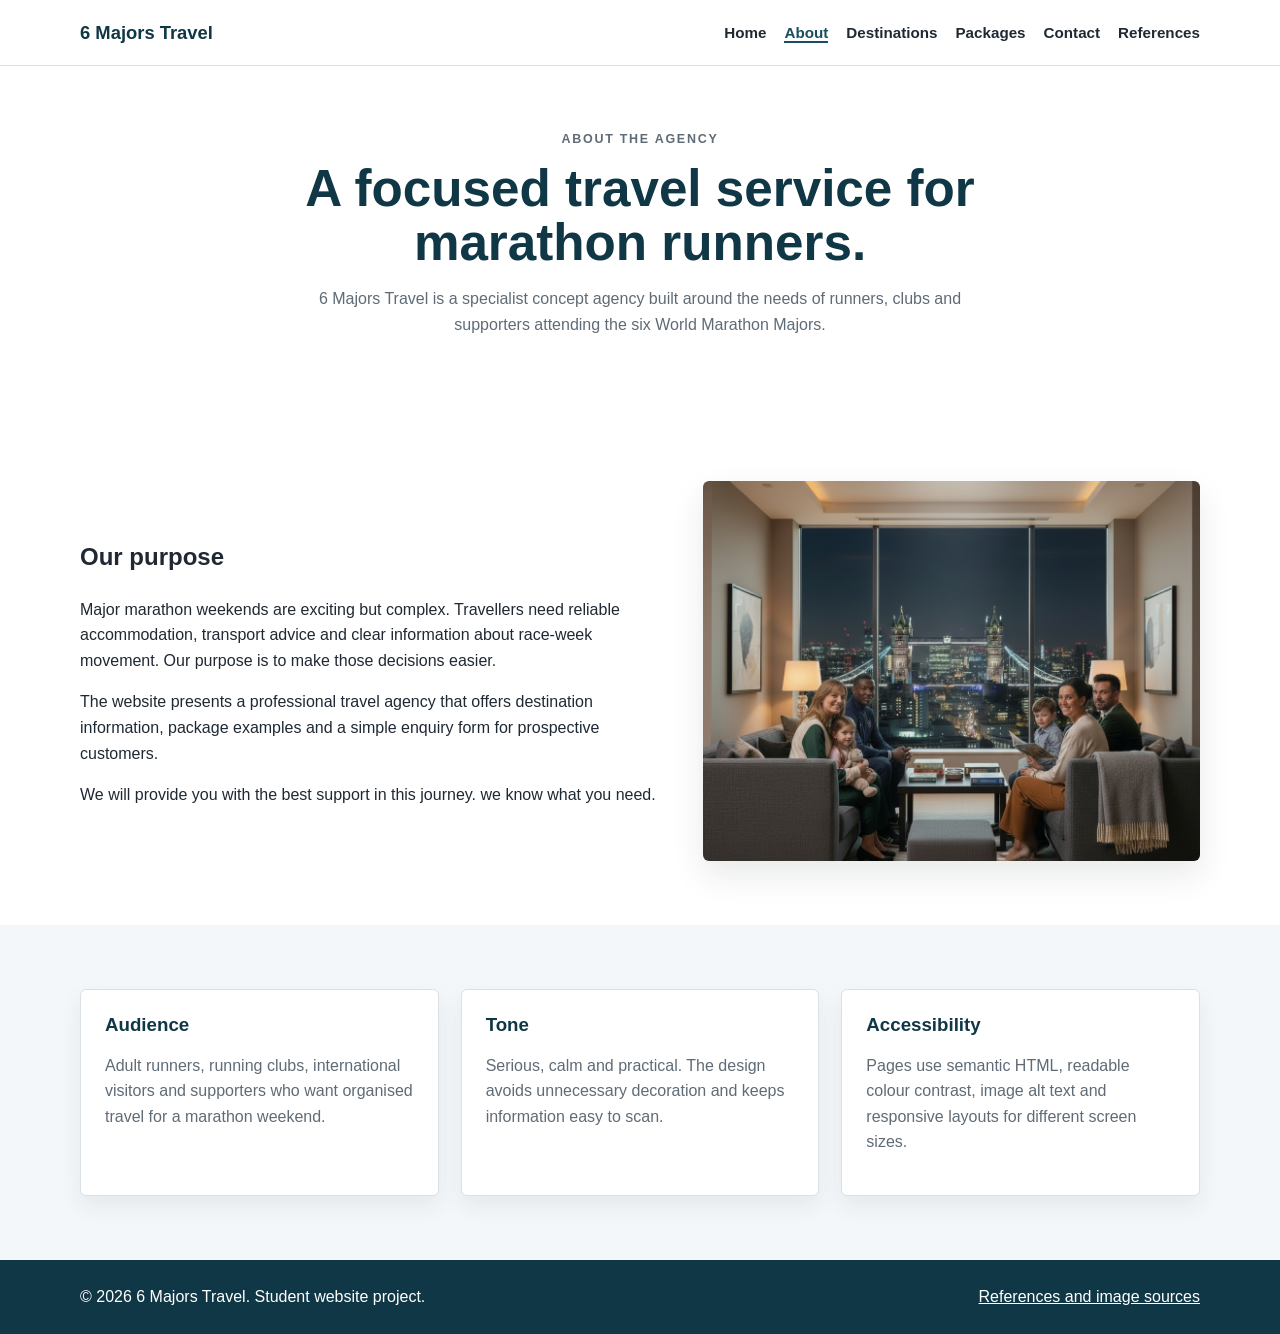
==== about.html @ 5916f3c9 "mi cambio" ====
<!DOCTYPE html>
<html lang="en">

<head>
  <meta charset="UTF-8">
  <meta name="viewport" content="width=device-width, initial-scale=1.0">
  <title>About | 6 Majors Travel</title>
  <link rel="stylesheet" href="style.css?v=20">
</head>

<body>
  <header class="site-header">
    <nav class="navbar" aria-label="Main navigation">
      <a class="logo" href="index.html">6 Majors Travel</a>
      <button class="nav-toggle" type="button" aria-expanded="false" aria-label="Open main menu">
        <span class="nav-toggle-line" aria-hidden="true"></span>
      </button>
      <ul class="nav-links">
        <li><a href="index.html">Home</a></li>
        <li><a class="active" href="about.html">About</a></li>
        <li><a href="destinations.html">Destinations</a></li>
        <li><a href="packages.html">Packages</a></li>
        <li><a href="contact.html">Contact</a></li>
        <li><a href="references.html">References</a></li>
      </ul>
    </nav>
  </header>

  <main>
    <section class="page-hero">
      <p class="eyebrow">About the agency</p>
      <h1>A focused travel service for marathon runners.</h1>
      <p>6 Majors Travel is a specialist concept agency built around the needs of runners, clubs and supporters
        attending the six World Marathon Majors.</p>
    </section>

    <section class="section two-column">
      <div>
        <h2>Our purpose</h2>
        <p>Major marathon weekends are exciting but complex. Travellers need reliable accommodation, transport advice
          and clear information about race-week movement. Our purpose is to make those decisions easier.</p>
        <p>The website presents a professional travel agency that offers destination information, package examples and a
          simple enquiry form for prospective customers.</p>
        <p>We will provide you with the best support in this journey. we know what you need.</p>
      </div>
      <img src="assets/family.png" alt="Family preparing for a travel experience" style="--media-pos: center 38%; --media-pos-mobile: center 40%;">
    </section>

    <section class="section muted">
      <div class="service-grid">
        <article class="info-card">
          <h3>Audience</h3>
          <p>Adult runners, running clubs, international visitors and supporters who want organised travel for a
            marathon weekend.</p>
        </article>
        <article class="info-card">
          <h3>Tone</h3>
          <p>Serious, calm and practical. The design avoids unnecessary decoration and keeps information easy to scan.
          </p>
        </article>
        <article class="info-card">
          <h3>Accessibility</h3>
          <p>Pages use semantic HTML, readable colour contrast, image alt text and responsive layouts for different
            screen sizes.</p>
        </article>
      </div>
    </section>
  </main>

  <footer class="site-footer">
    <p>&copy; 2026 6 Majors Travel. Student website project.</p>
    <a href="references.html">References and image sources</a>
  </footer>
  <script src="script.js?v=4"></script>
</body>

</html>
---- style.css ----
:root {
  --ink: #1f2933;
  --muted: #5f6b76;
  --line: #d9e0e6;
  --panel: #ffffff;
  --soft: #f4f7f9;
  --brand: #184e5f;
  --brand-dark: #103746;
  --accent: #b68b3f;
  --shadow: 0 14px 32px rgba(31, 41, 51, 0.10);
}

* {
  box-sizing: border-box;
}

body {
  margin: 0;
  background: #ffffff;
  color: var(--ink);
  font-family: Arial, Helvetica, sans-serif;
  font-size: 16px;
  line-height: 1.6;
}

body.menu-open {
  overflow: hidden;
}

img {
  display: block;
  max-width: 100%;
}

a {
  color: var(--brand);
}

a:focus,
button:focus,
input:focus,
select:focus,
textarea:focus {
  outline: 3px solid rgba(24, 78, 95, 0.35);
  outline-offset: 2px;
}

.site-header {
  position: sticky;
  top: 0;
  z-index: 10;
  background: #ffffff;
  border-bottom: 1px solid var(--line);
}

.navbar {
  display: flex;
  align-items: center;
  justify-content: space-between;
  gap: 28px;
  position: relative;
  width: min(1120px, calc(100% - 40px));
  margin: 0 auto;
  padding: 18px 0;
}

.logo {
  color: var(--brand-dark);
  font-size: 1.15rem;
  font-weight: 700;
  text-decoration: none;
}

.nav-links {
  display: flex;
  align-items: center;
  gap: 18px;
  margin: 0;
  padding: 0;
  list-style: none;
}

.nav-links a {
  color: var(--ink);
  font-size: 0.95rem;
  font-weight: 600;
  text-decoration: none;
}

.nav-links a:hover,
.nav-links a.active {
  color: var(--brand);
  border-bottom: 2px solid var(--brand);
}

.nav-toggle {
  display: none;
  align-items: center;
  justify-content: center;
  width: 48px;
  height: 48px;
  padding: 0;
  border: 1px solid rgba(16, 55, 70, 0.14);
  border-radius: 50%;
  background: #ffffff;
  color: var(--brand-dark);
  cursor: pointer;
  box-shadow: 0 10px 22px rgba(31, 41, 51, 0.08);
}

.nav-toggle-line {
  position: relative;
  display: block;
  width: 20px;
  height: 2px;
  background: currentColor;
  transition: background 180ms ease;
}

.nav-toggle-line::before,
.nav-toggle-line::after {
  position: absolute;
  left: 0;
  width: 20px;
  height: 2px;
  background: currentColor;
  content: "";
  transition: transform 180ms ease, top 180ms ease;
}

.nav-toggle-line::before {
  top: -6px;
}

.nav-toggle-line::after {
  top: 6px;
}

.nav-toggle[aria-expanded="true"] .nav-toggle-line {
  background: transparent;
}

.nav-toggle[aria-expanded="true"] .nav-toggle-line::before {
  top: 0;
  transform: rotate(45deg);
}

.nav-toggle[aria-expanded="true"] .nav-toggle-line::after {
  top: 0;
  transform: rotate(-45deg);
}

.hero {
  display: flex;
  align-items: center;
  position: relative;
  overflow: hidden;
  width: 100%;
  min-height: 680px;
  padding: 96px max(20px, calc((100% - 1120px) / 2));
  background:
    linear-gradient(90deg, rgba(10, 22, 29, 0.64) 0%, rgba(10, 22, 29, 0.34) 44%, rgba(10, 22, 29, 0.06) 100%),
    linear-gradient(180deg, rgba(182, 139, 63, 0.16), rgba(16, 55, 70, 0.10));
}

.hero::before,
.hero::after,
.hero-slide {
  position: absolute;
  inset: 0;
  z-index: -1;
  background-size: cover;
  background-repeat: no-repeat;
  content: "";
}

.hero::before {
  background-image: url("assets/portada.png");
  background-position: 62% 28%;
  animation: heroFirstImage 30s infinite;
}

.hero::after {
  background-image: url("assets/run.webp");
  background-position: center 38%;
  opacity: 0;
  animation: heroSecondImage 30s infinite;
}

.hero-slide-jornalist {
  background-image: url("assets/jornalist.png");
  background-position: 53% center;
  opacity: 0;
  animation: heroThirdImage 30s infinite;
}

.hero-copy {
  position: relative;
  max-width: 700px;
}

@keyframes heroFirstImage {
  0%,
  30% {
    opacity: 1;
  }

  35%,
  96% {
    opacity: 0;
  }

  100% {
    opacity: 1;
  }
}

@keyframes heroSecondImage {
  0%,
  30% {
    opacity: 0;
  }

  35%,
  63% {
    opacity: 1;
  }

  68%,
  100% {
    opacity: 0;
  }
}

@keyframes heroThirdImage {
  0%,
  63% {
    opacity: 0;
  }

  68%,
  96% {
    opacity: 1;
  }

  100% {
    opacity: 0;
  }
}

.hero h1,
.page-hero h1,
.section-heading h2 {
  margin: 0;
  color: var(--brand-dark);
  font-size: clamp(2.2rem, 4vw, 4.5rem);
  line-height: 1.05;
}

.hero p,
.page-hero p,
.section-heading p {
  color: var(--muted);
}

.hero h1 {
  color: #ffffff;
  max-width: 760px;
  text-shadow: 0 3px 18px rgba(0, 0, 0, 0.34);
}

.hero p {
  color: rgba(255, 255, 255, 0.94);
  max-width: 620px;
  text-shadow: 0 2px 12px rgba(0, 0, 0, 0.30);
}

.hero .eyebrow {
  color: #f6d58b;
}

.hero .button-secondary {
  border-color: rgba(246, 213, 139, 0.82);
  background: rgba(255, 255, 255, 0.10);
  color: #ffffff;
}

.hero .button-secondary:hover {
  background: rgba(246, 213, 139, 0.18);
}

.eyebrow {
  margin: 0 0 12px;
  color: var(--accent);
  font-size: 0.78rem;
  font-weight: 700;
  letter-spacing: 0.14em;
  text-transform: uppercase;
}

.hero-actions {
  display: flex;
  flex-wrap: wrap;
  gap: 14px;
  margin-top: 34px;
}

.hero .button {
  min-height: 52px;
  padding: 0 24px;
  border-radius: 999px;
  letter-spacing: 0.02em;
  box-shadow: 0 14px 28px rgba(0, 0, 0, 0.22);
  transition: transform 180ms ease, box-shadow 180ms ease, background 180ms ease;
}

.hero .button:hover {
  transform: translateY(-2px);
  box-shadow: 0 18px 34px rgba(0, 0, 0, 0.28);
}

.hero-button-primary {
  gap: 10px;
  border-color: #f6d58b;
  background: linear-gradient(135deg, #f6d58b, #b68b3f);
  color: #14222b;
}

.hero-button-primary:hover {
  background: linear-gradient(135deg, #ffe3a4, #c99b49);
}

.hero-button-primary span {
  font-size: 1.1rem;
  line-height: 1;
}

.hero-button-secondary {
  backdrop-filter: blur(8px);
}

.button {
  display: inline-flex;
  align-items: center;
  justify-content: center;
  min-height: 46px;
  padding: 0 20px;
  border: 1px solid var(--brand);
  background: var(--brand);
  color: #ffffff;
  font-weight: 700;
  text-decoration: none;
  cursor: pointer;
}

.button:hover {
  background: var(--brand-dark);
}

.button-secondary {
  background: #ffffff;
  color: var(--brand);
}

.button-secondary:hover {
  background: var(--soft);
}

.section,
.page-hero {
  width: min(1120px, calc(100% - 40px));
  margin: 0 auto;
  padding: 64px 0;
}

.intro-heading {
  position: relative;
  padding-top: 46px;
  padding-bottom: 34px;
  background: #ffffff;
}

.intro-heading::before {
  display: block;
  width: 72px;
  height: 3px;
  margin: 0 auto 22px;
  background: var(--accent);
  content: "";
}

.intro-heading .section-heading {
  margin-bottom: 0;
}

.intro-heading h2 {
  max-width: 820px;
  margin-right: auto;
  margin-left: auto;
  font-size: clamp(2rem, 3.2vw, 3.4rem);
  line-height: 1.12;
}

.intro-heading .eyebrow {
  margin-bottom: 10px;
}

.why-us-section,
.how-it-works-section {
  padding-top: 54px;
  padding-bottom: 58px;
}

.why-us-section .section-heading,
.how-it-works-section .section-heading {
  margin-bottom: 34px;
}

.why-us-section h2,
.how-it-works-section h2 {
  font-size: clamp(2rem, 3.8vw, 3.5rem);
  letter-spacing: 0.04em;
}

.why-us-grid,
.process-grid {
  display: grid;
  grid-template-columns: repeat(4, minmax(0, 1fr));
  gap: 18px;
}

.why-us-grid article,
.process-grid article {
  min-height: 150px;
  padding: 24px;
  border-top: 3px solid var(--accent);
  background: #ffffff;
  box-shadow: 0 12px 28px rgba(31, 41, 51, 0.07);
}

.why-icon {
  display: inline-flex;
  align-items: center;
  justify-content: center;
  width: 44px;
  height: 44px;
  margin-bottom: 22px;
  border: 1px solid rgba(182, 139, 63, 0.42);
  border-radius: 50%;
  color: var(--brand-dark);
}

.why-icon svg {
  width: 23px;
  height: 23px;
  fill: none;
  stroke: currentColor;
  stroke-linecap: round;
  stroke-linejoin: round;
  stroke-width: 1.7;
}

.why-us-grid h3,
.process-grid h3 {
  margin: 0;
  color: var(--brand-dark);
  font-size: 1.05rem;
  line-height: 1.3;
}

.page-hero {
  max-width: 860px;
  text-align: center;
}

.page-hero p:last-child {
  margin-right: auto;
  margin-left: auto;
  max-width: 720px;
}

.muted {
  width: 100%;
  max-width: none;
  padding-right: max(20px, calc((100% - 1120px) / 2));
  padding-left: max(20px, calc((100% - 1120px) / 2));
  background: var(--soft);
}

.section-heading {
  max-width: 720px;
  margin-bottom: 28px;
}

.centered-heading {
  margin-right: auto;
  margin-left: auto;
  text-align: center;
}

.mobile-scroll-hint {
  display: none;
}

main > .section .centered-heading h2 {
  font-size: clamp(2rem, 3.8vw, 3.5rem);
  letter-spacing: 0.04em;
}

.service-grid,
.destination-preview,
.destination-grid,
.package-grid,
.testimonial-grid {
  display: grid;
  grid-template-columns: repeat(3, minmax(0, 1fr));
  gap: 22px;
}

.info-card,
.destination-preview article,
.destination-card,
.package-card,
.contact-panel {
  background: var(--panel);
  border: 1px solid var(--line);
  border-radius: 6px;
  box-shadow: 0 10px 22px rgba(31, 41, 51, 0.07);
}

.info-card {
  padding: 24px;
}

.info-card h3,
.destination-preview h3,
.destination-card h2,
.package-card h2,
.contact-panel h2,
.reference-list h2 {
  margin: 0 0 10px;
  color: var(--brand-dark);
  line-height: 1.2;
}

.info-card p,
.destination-preview p,
.destination-card p,
.package-card p,
.contact-panel p,
.reference-list p {
  color: var(--muted);
}

.destination-preview article,
.destination-card,
.package-card {
  overflow: hidden;
}

.destination-preview img,
.destination-card img,
.package-card img {
  width: 100%;
  height: 190px;
  object-fit: cover;
  object-position: var(--media-pos, center);
}

.destination-preview img {
  transition: transform 260ms ease;
}

.destination-preview article:hover img {
  transform: scale(1.04);
}

.destination-preview h3,
.destination-preview p,
.destination-preview .card-link,
.destination-card h2,
.destination-card p,
.package-card h2,
.package-card p,
.package-card ul {
  margin-right: 20px;
  margin-left: 20px;
}

.destination-preview h3,
.destination-card h2,
.package-card h2 {
  margin-top: 20px;
}

.card-link {
  display: inline-flex;
  margin-bottom: 22px;
  color: var(--brand);
  font-size: 0.92rem;
  font-weight: 700;
  text-decoration: none;
}

.card-link:hover {
  color: var(--brand-dark);
  text-decoration: underline;
}

.refuel-section {
  padding-top: 58px;
  padding-bottom: 64px;
}

.refuel-section .section-heading {
  margin-bottom: 34px;
}

.refuel-section h2 {
  font-size: clamp(2rem, 3.8vw, 3.5rem);
  letter-spacing: 0.04em;
}

.refuel-layout {
  display: grid;
  grid-template-columns: repeat(3, minmax(0, 1fr));
  gap: 18px;
}

.refuel-feature,
.refuel-note {
  min-height: 260px;
  padding: 24px;
  border: 1px solid var(--line);
  border-top: 3px solid var(--accent);
  background: #ffffff;
  box-shadow: 0 12px 28px rgba(31, 41, 51, 0.07);
}

.refuel-feature {
  display: flex;
  flex-direction: column;
}

.refuel-feature img,
.refuel-note img {
  width: 100%;
  height: 132px;
  object-fit: cover;
  border-radius: 4px;
  object-position: var(--media-pos, center);
}

.refuel-feature span,
.refuel-note span {
  color: var(--accent);
  font-size: 0.78rem;
  font-weight: 700;
  letter-spacing: 0.14em;
  text-transform: uppercase;
}

.refuel-feature h3,
.refuel-note h3 {
  margin: 12px 0 10px;
  color: var(--brand-dark);
  line-height: 1.18;
  letter-spacing: -0.01em;
}

.refuel-feature h3,
.refuel-note h3 {
  font-size: 1.2rem;
}

.refuel-feature p,
.refuel-note p {
  margin: 0;
  color: var(--muted);
}

.packages-section {
  padding-top: 58px;
  padding-bottom: 64px;
}

.packages-section .section-heading {
  margin-bottom: 34px;
}

.packages-section h2 {
  font-size: clamp(2rem, 3.8vw, 3.5rem);
  letter-spacing: 0.04em;
}

.home-package-grid {
  display: grid;
  grid-template-columns: repeat(4, minmax(0, 1fr));
  gap: 18px;
}

.home-package-grid .package-card {
  border-top: 3px solid var(--accent);
}

.home-package-grid .package-card img {
  height: 160px;
}

.home-package-grid .package-card h2 {
  font-size: 1.15rem;
}

.home-package-grid .package-card ul {
  display: grid;
  gap: 7px;
  margin-top: 0;
  margin-bottom: 18px;
  color: var(--muted);
  font-size: 0.94rem;
}

.home-package-grid .package-card li::marker {
  color: var(--accent);
}

.home-package-grid .price {
  margin-bottom: 22px;
  color: var(--brand-dark);
  font-size: 1.08rem;
}

.testimonials {
  padding-top: 24px;
  padding-bottom: 72px;
}

.testimonial-card {
  position: relative;
  padding: 30px 26px;
  background: #ffffff;
  border: 1px solid rgba(182, 139, 63, 0.34);
  border-radius: 6px;
  box-shadow: 0 16px 34px rgba(31, 41, 51, 0.08);
}

.testimonial-card::before {
  display: block;
  margin-bottom: 12px;
  color: var(--accent);
  font-size: 2.3rem;
  line-height: 1;
  content: "\201C";
}

.testimonial-card p {
  margin: 0 0 22px;
  color: var(--ink);
  font-size: 1.02rem;
  line-height: 1.55;
  letter-spacing: -0.01em;
}

.testimonial-card h3 {
  margin: 0;
  color: var(--brand-dark);
  font-size: 1rem;
}

.testimonial-card span {
  display: block;
  margin-top: 4px;
  color: var(--muted);
  font-size: 0.92rem;
}

.final-cta {
  padding-top: 24px;
  padding-bottom: 72px;
  text-align: center;
}

.final-cta-box {
  max-width: 920px;
  margin: 0 auto;
  padding: 42px 28px;
  border: 1px solid rgba(246, 213, 139, 0.72);
  border-radius: 6px;
  background: var(--brand-dark);
  color: #ffffff;
}

.final-cta-box h2 {
  max-width: 780px;
  margin: 0 auto 26px;
  color: #ffffff;
  font-size: clamp(2rem, 4vw, 4rem);
  line-height: 1.05;
}

.final-cta-box .button {
  border-color: #f6d58b;
  background: linear-gradient(135deg, #f6d58b, #b68b3f);
  color: #14222b;
}

.final-cta-box .button:hover {
  background: linear-gradient(135deg, #ffe3a4, #c99b49);
}

.two-column {
  display: grid;
  grid-template-columns: minmax(0, 1fr) minmax(280px, 0.85fr);
  gap: 38px;
  align-items: center;
}

.two-column img {
  width: 100%;
  height: 380px;
  object-fit: cover;
  object-position: var(--media-pos, center);
  border-radius: 6px;
  box-shadow: var(--shadow);
}

.price {
  color: var(--brand-dark);
  font-size: 1.3rem;
  font-weight: 700;
}

.package-card ul {
  padding-left: 18px;
  color: var(--muted);
}

.featured {
  border-top: 4px solid var(--accent);
}

.contact-layout {
  display: grid;
  grid-template-columns: minmax(0, 1fr) 340px;
  gap: 32px;
  align-items: start;
}

.contact-form {
  display: grid;
  gap: 12px;
  padding: 26px;
  background: var(--soft);
  border: 1px solid var(--line);
  border-radius: 6px;
}

.contact-form label {
  font-weight: 700;
}

.contact-form input,
.contact-form select,
.contact-form textarea {
  width: 100%;
  padding: 12px;
  border: 1px solid #b9c4cc;
  border-radius: 4px;
  background: #ffffff;
  color: var(--ink);
  font: inherit;
}

.contact-panel {
  padding: 24px;
}

.reference-list {
  max-width: 860px;
  margin: 0 auto;
}

.reference-list p {
  padding-bottom: 14px;
  border-bottom: 1px solid var(--line);
}

.site-footer {
  display: flex;
  align-items: center;
  justify-content: space-between;
  gap: 20px;
  padding: 24px max(20px, calc((100% - 1120px) / 2));
  background: var(--brand-dark);
  color: #ffffff;
}

.site-footer p {
  margin: 0;
}

.site-footer a {
  color: #ffffff;
}

@media (max-width: 860px) {
  body.menu-open::before {
    position: fixed;
    inset: 79px 0 0;
    background: rgba(10, 22, 29, 0.35);
    backdrop-filter: blur(3px);
    content: "";
    z-index: 8;
  }

  .navbar {
    flex-wrap: wrap;
    gap: 16px;
    padding: 14px 0;
  }

  .nav-toggle {
    display: inline-flex;
  }

  .nav-links {
    display: none;
    position: absolute;
    top: calc(100% + 10px);
    right: 0;
    left: 0;
    z-index: 9;
    flex-direction: column;
    align-items: stretch;
    gap: 6px;
    padding: 14px;
    border: 1px solid rgba(16, 55, 70, 0.10);
    border-radius: 18px;
    background: rgba(255, 255, 255, 0.97);
    box-shadow: 0 20px 42px rgba(16, 55, 70, 0.16);
    opacity: 0;
    visibility: hidden;
    transform: translateY(-8px);
    pointer-events: none;
    transition: opacity 180ms ease, transform 180ms ease, visibility 180ms ease;
  }

  .navbar.menu-visible .nav-links {
    display: flex;
    opacity: 1;
    visibility: visible;
    transform: translateY(0);
    pointer-events: auto;
  }

  .nav-links li {
    width: 100%;
  }

  .nav-links a {
    display: block;
    width: 100%;
    padding: 11px 12px;
    border-radius: 12px;
  }

  .nav-links a:hover,
  .nav-links a.active {
    border-bottom: none;
    background: var(--soft);
  }

  .site-footer {
    flex-direction: column;
    align-items: flex-start;
  }

  .nav-links {
    gap: 10px;
  }

  .two-column,
  .contact-layout {
    grid-template-columns: 1fr;
    gap: 24px;
  }

  .service-grid,
  .destination-preview,
  .destination-grid,
  .package-grid,
  .testimonial-grid,
  .why-us-grid,
  .process-grid,
  .home-package-grid {
    grid-template-columns: 1fr 1fr;
  }

  .refuel-layout {
    grid-template-columns: 1fr 1fr;
  }

  .hero {
    min-height: 620px;
    padding-top: 84px;
    padding-bottom: 84px;
  }

  .hero-copy {
    max-width: 560px;
  }

  .page-hero {
    padding-top: 52px;
    padding-bottom: 40px;
  }

  .final-cta-box {
    padding: 34px 24px;
  }

  .refuel-feature h3,
  .refuel-note h3 {
    line-height: 1.14;
    letter-spacing: -0.015em;
  }

  .refuel-feature p,
  .refuel-note p,
  .testimonial-card p {
    line-height: 1.38;
    letter-spacing: -0.01em;
  }
}

@media (max-width: 560px) {
  .navbar,
  .section,
  .page-hero {
    width: min(100% - 28px, 1120px);
  }

  .section,
  .page-hero {
    padding-top: 42px;
    padding-bottom: 42px;
  }

  .section-heading {
    margin-bottom: 18px;
  }

  .mobile-scroll-hint {
    display: block;
    margin: 8px 0 0;
    color: var(--muted);
    font-size: 0.72rem;
    font-weight: 700;
    letter-spacing: 0.08em;
    text-transform: uppercase;
  }

  .eyebrow {
    margin-bottom: 8px;
    font-size: 0.72rem;
  }

  .nav-links {
    width: 100%;
  }

  .service-grid {
    grid-template-columns: 1fr;
  }

  .destination-grid,
  .package-grid,
  .home-package-grid {
    display: grid;
    grid-template-columns: repeat(2, minmax(0, 1fr));
    gap: 12px;
  }

  .destination-preview {
    display: flex;
    position: relative;
    gap: 12px;
    overflow-x: auto;
    padding-bottom: 8px;
    padding-left: 2px;
    scroll-padding-left: 2px;
    scroll-snap-type: x proximity;
    overscroll-behavior-x: contain;
    scrollbar-width: thin;
    -webkit-overflow-scrolling: touch;
  }

  .destination-preview::after {
    position: sticky;
    right: 0;
    width: 28px;
    min-width: 28px;
    background: linear-gradient(90deg, rgba(244, 247, 249, 0), rgba(244, 247, 249, 0.96));
    content: "";
    pointer-events: none;
  }

  .refuel-layout,
  .testimonial-grid {
    display: grid;
    grid-auto-flow: column;
    grid-auto-columns: 88%;
    gap: 14px;
    overflow-x: auto;
    padding-bottom: 8px;
    padding-left: 2px;
    scroll-padding-left: 2px;
    scroll-snap-type: x proximity;
    overscroll-behavior-x: contain;
    scrollbar-width: thin;
    -webkit-overflow-scrolling: touch;
  }

  .destination-preview article {
    flex: 0 0 72%;
    min-height: 100%;
    scroll-snap-align: start;
  }

  .refuel-feature,
  .refuel-note,
  .testimonial-card {
    min-height: 100%;
    scroll-snap-align: start;
  }

  .why-us-grid {
    grid-template-columns: repeat(2, minmax(0, 1fr));
    gap: 12px;
  }

  .process-grid {
    grid-template-columns: repeat(2, minmax(0, 1fr));
    gap: 12px;
  }

  .hero {
    min-height: 560px;
    padding: 62px 14px;
  }

  .hero-actions,
  .hero .button {
    width: 100%;
  }

  .hero .button {
    min-height: 50px;
  }

  .hero::before {
    background-position: 70% 32%;
  }

  .hero::after {
    background-position: 60% 38%;
  }

  .hero-slide-jornalist {
    background-position: 58% center;
  }

  .two-column img {
    height: 280px;
    object-position: var(--media-pos-mobile, var(--media-pos, center 40%));
  }

  .destination-preview img,
  .destination-card img,
  .package-card img,
  .refuel-feature img,
  .refuel-note img {
    height: 118px;
    object-position: var(--media-pos-mobile, var(--media-pos, center));
  }

  .contact-form,
  .contact-panel,
  .info-card,
  .refuel-feature,
  .refuel-note,
  .testimonial-card,
  .why-us-grid article,
  .process-grid article {
    padding: 20px;
  }

  .why-us-grid article {
    min-height: 0;
    display: flex;
    flex-direction: column;
    align-items: center;
    justify-content: center;
    padding: 18px 12px;
    text-align: center;
  }

  .why-us-grid h3 {
    font-size: 0.88rem;
    line-height: 1.2;
  }

  .why-us-grid .why-icon {
    width: 38px;
    height: 38px;
    margin-bottom: 14px;
  }

  .why-us-grid .why-icon svg {
    width: 20px;
    height: 20px;
  }

  .process-grid article {
    min-height: 0;
    display: flex;
    flex-direction: column;
    align-items: center;
    justify-content: center;
    padding: 18px 12px;
    text-align: center;
  }

  .process-grid h3 {
    font-size: 0.88rem;
    line-height: 1.2;
  }

  .process-grid .why-icon {
    width: 38px;
    height: 38px;
    margin-bottom: 14px;
  }

  .process-grid .why-icon svg {
    width: 20px;
    height: 20px;
  }

  .destination-preview h3,
  .destination-preview p,
  .destination-preview .card-link,
  .destination-card h2,
  .destination-card p,
  .package-card h2,
  .package-card p,
  .package-card ul {
    margin-right: 14px;
    margin-left: 14px;
  }

  .destination-preview h3,
  .destination-card h2,
  .package-card h2 {
    margin-top: 12px;
    margin-bottom: 6px;
    font-size: 0.94rem;
  }

  .destination-preview p,
  .destination-card p,
  .package-card p,
  .refuel-feature p,
  .refuel-note p,
  .testimonial-card p,
  .page-hero p:last-child {
    overflow: visible;
  }

  .home-package-grid .package-card ul,
  .package-grid .package-card ul {
    display: none;
  }

  .destination-preview article,
  .destination-card,
  .package-card {
    min-height: 100%;
  }

  .destination-preview article,
  .package-card {
    display: flex;
    flex-direction: column;
  }

  .destination-preview p,
  .destination-card p,
  .package-card p:not(.price) {
    margin-bottom: 14px;
    font-size: 0.9rem;
    line-height: 1.32;
    max-width: 22ch;
    text-wrap: balance;
  }

  .home-package-grid .price,
  .package-card .price {
    margin-top: 0;
    margin-bottom: 14px;
    font-size: 0.96rem;
    line-height: 1.2;
  }

  .refuel-feature,
  .refuel-note,
  .testimonial-card {
    min-height: 0;
  }

  .refuel-layout {
    grid-auto-flow: row;
    grid-template-columns: 1fr 1fr;
    gap: 12px;
    overflow: visible;
    padding-bottom: 0;
    padding-left: 0;
    scroll-padding-left: 0;
    scroll-snap-type: none;
  }

  .refuel-feature,
  .refuel-note {
    display: flex;
    flex-direction: column;
    justify-content: flex-start;
    padding: 16px;
    overflow: hidden;
  }

  .refuel-feature {
    grid-column: 1 / -1;
  }

  .refuel-feature h3,
  .refuel-note h3 {
    display: block;
    width: 100%;
    font-size: 0.82rem;
    line-height: 1.1;
    letter-spacing: -0.015em;
    max-width: 13ch;
    margin-right: 0;
    margin-left: 0;
    text-wrap: balance;
  }

  .refuel-feature h3 {
    max-width: none;
    text-wrap: pretty;
  }

  .refuel-feature p,
  .refuel-note p {
    font-size: 0.76rem;
    line-height: 1.18;
    letter-spacing: -0.01em;
    max-width: 27ch;
    margin-right: 0;
    margin-left: 0;
    text-wrap: pretty;
  }

  .refuel-feature img,
  .refuel-note img {
    height: 120px;
    margin-bottom: 10px;
  }

  .refuel-feature img {
    object-position: center 48%;
  }

  .refuel-feature span,
  .refuel-note span {
    margin-bottom: 5px;
    font-size: 0.66rem;
  }

  .testimonial-card {
    padding: 10px 11px;
  }

  .testimonial-card::before {
    margin-bottom: 6px;
    font-size: 1.6rem;
  }

  .testimonial-card p {
    margin-bottom: 6px;
    font-size: 0.64rem;
    line-height: 1.08;
    letter-spacing: -0.01em;
    max-width: 16ch;
    margin-right: 0;
    margin-left: 0;
    text-wrap: pretty;
  }

  .testimonial-card h3 {
    font-size: 0.7rem;
    line-height: 1.08;
  }

  .testimonial-card span {
    font-size: 0.6rem;
    line-height: 1.08;
  }

  .refuel-feature,
  .refuel-note,
  .testimonial-card {
    text-align: left;
  }

  .testimonial-grid {
    grid-auto-columns: 42%;
    gap: 8px;
    padding-left: 0;
  }

  .card-link {
    margin-bottom: 16px;
    margin-top: auto;
  }

  .reference-list p {
    overflow-wrap: anywhere;
  }

  .site-footer {
    padding-top: 22px;
    padding-bottom: 22px;
    padding-right: 14px;
    padding-left: 14px;
  }
}

@media (max-width: 420px) {
  .logo {
    max-width: calc(100% - 64px);
    font-size: 1rem;
  }

  .hero h1,
  .page-hero h1,
  .section-heading h2 {
    line-height: 1.1;
  }

  .navbar.menu-visible .nav-links {
    top: calc(100% + 8px);
  }

  .muted {
    padding-right: 14px;
    padding-left: 14px;
  }

  .final-cta-box {
    padding: 30px 18px;
  }

  .destination-grid,
  .package-grid,
  .home-package-grid {
    grid-template-columns: 1fr 1fr;
    gap: 10px;
  }

  .destination-preview {
    gap: 10px;
  }

  .mobile-scroll-hint {
    font-size: 0.68rem;
  }

  .destination-preview article {
    flex-basis: 78%;
  }

  .destination-preview img,
  .destination-card img,
  .package-card img {
    height: 104px;
  }

  .destination-preview h3,
  .destination-card h2,
  .package-card h2 {
    font-size: 0.88rem;
    line-height: 1.15;
    max-width: 16ch;
    text-wrap: balance;
  }

  .destination-preview p,
  .destination-card p,
  .package-card p:not(.price) {
    font-size: 0.84rem;
    line-height: 1.28;
    max-width: 20ch;
  }

  .home-package-grid .price,
  .package-card .price {
    font-size: 0.9rem;
  }

  .refuel-layout {
    grid-template-columns: 1fr;
  }

  .refuel-feature,
  .refuel-note {
    padding: 14px;
  }

  .refuel-feature img,
  .refuel-note img {
    height: 108px;
  }

  .testimonial-grid {
    grid-auto-columns: 50%;
  }
}
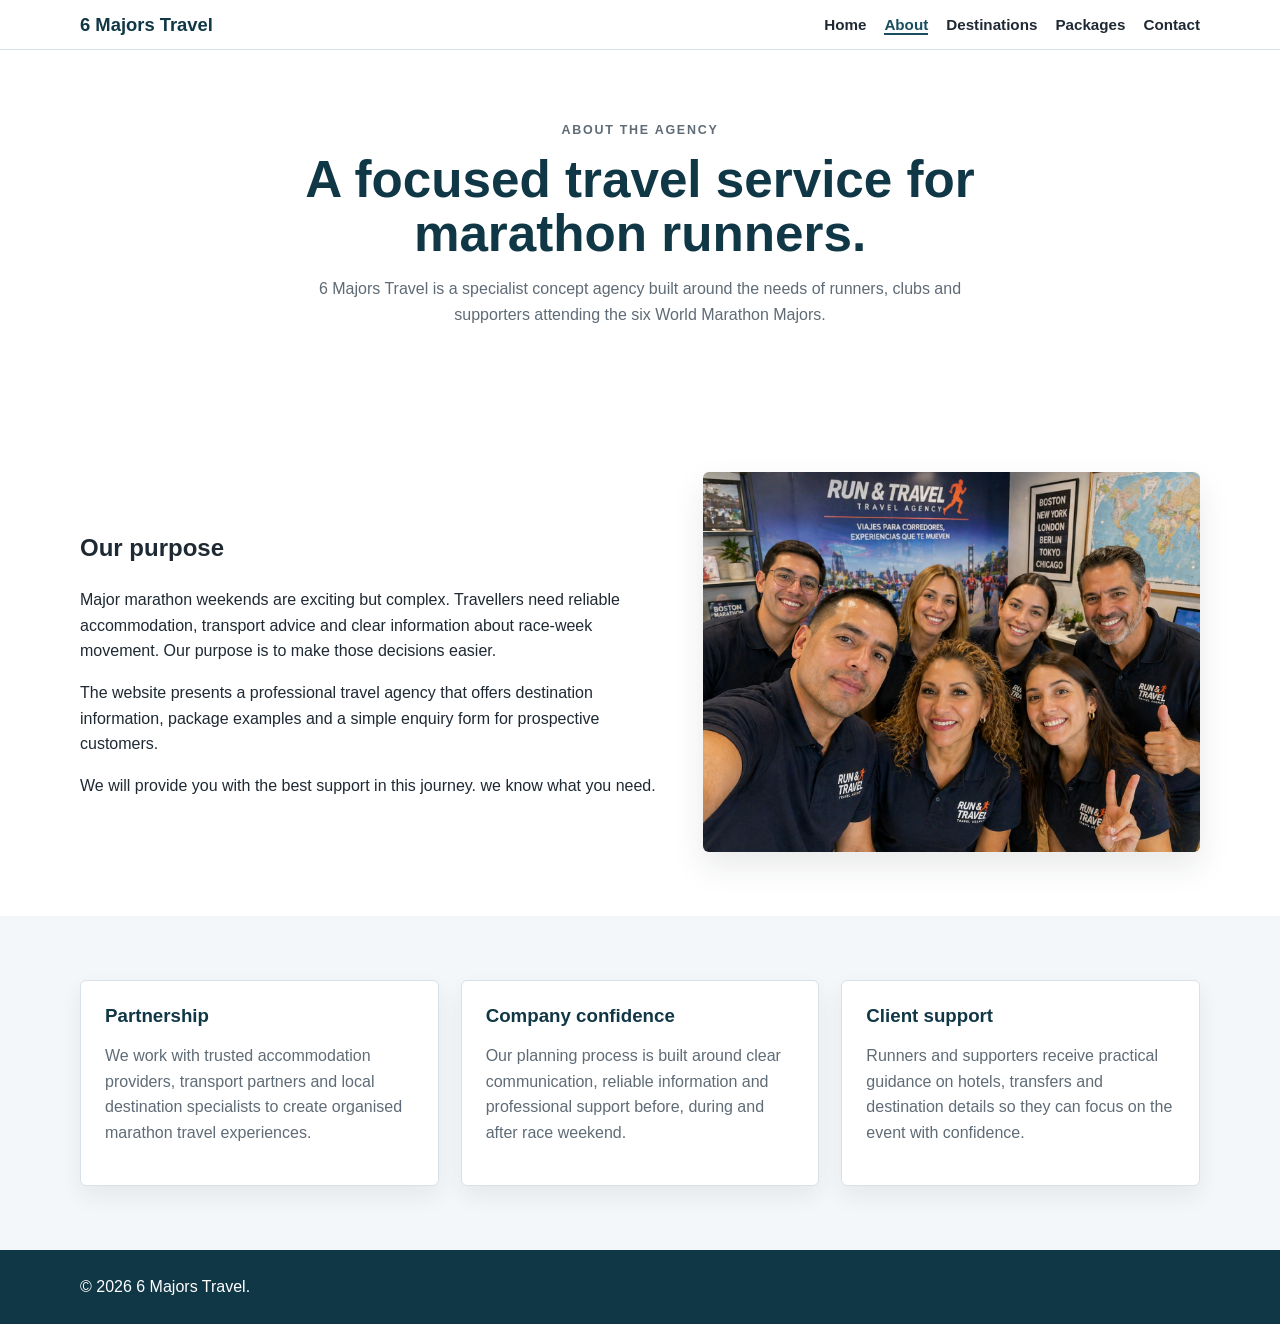
==== commit 415d27dc: "mi cambio" ====
--- a/about.html
+++ b/about.html
@@ -12,16 +12,16 @@
   <header class="site-header">
     <nav class="navbar" aria-label="Main navigation">
       <a class="logo" href="index.html">6 Majors Travel</a>
-      <button class="nav-toggle" type="button" aria-expanded="false" aria-label="Open main menu">
+      <input class="nav-toggle-input" type="checkbox" id="nav-toggle-about">
+      <label class="nav-toggle" for="nav-toggle-about" aria-label="Toggle main menu">
         <span class="nav-toggle-line" aria-hidden="true"></span>
-      </button>
+      </label>
       <ul class="nav-links">
         <li><a href="index.html">Home</a></li>
         <li><a class="active" href="about.html">About</a></li>
         <li><a href="destinations.html">Destinations</a></li>
         <li><a href="packages.html">Packages</a></li>
         <li><a href="contact.html">Contact</a></li>
-        <li><a href="references.html">References</a></li>
       </ul>
     </nav>
   </header>
@@ -43,35 +43,33 @@
           simple enquiry form for prospective customers.</p>
         <p>We will provide you with the best support in this journey. we know what you need.</p>
       </div>
-      <img src="assets/family.png" alt="Family preparing for a travel experience" style="--media-pos: center 38%; --media-pos-mobile: center 40%;">
+      <img src="assets/luzhotel1.png" alt="Hotel accommodation for marathon travel clients" style="--media-pos: center 38%; --media-pos-mobile: center 40%;">
     </section>
 
     <section class="section muted">
       <div class="service-grid">
         <article class="info-card">
-          <h3>Audience</h3>
-          <p>Adult runners, running clubs, international visitors and supporters who want organised travel for a
-            marathon weekend.</p>
+          <h3>Partnership</h3>
+          <p>We work with trusted accommodation providers, transport partners and local destination specialists to create
+            organised marathon travel experiences.</p>
         </article>
         <article class="info-card">
-          <h3>Tone</h3>
-          <p>Serious, calm and practical. The design avoids unnecessary decoration and keeps information easy to scan.
-          </p>
+          <h3>Company confidence</h3>
+          <p>Our planning process is built around clear communication, reliable information and professional support
+            before, during and after race weekend.</p>
         </article>
         <article class="info-card">
-          <h3>Accessibility</h3>
-          <p>Pages use semantic HTML, readable colour contrast, image alt text and responsive layouts for different
-            screen sizes.</p>
+          <h3>Client support</h3>
+          <p>Runners and supporters receive practical guidance on hotels, transfers and destination details so they can
+            focus on the event with confidence.</p>
         </article>
       </div>
     </section>
   </main>
 
   <footer class="site-footer">
-    <p>&copy; 2026 6 Majors Travel. Student website project.</p>
-    <a href="references.html">References and image sources</a>
+    <p>&copy; 2026 6 Majors Travel.</p>
   </footer>
-  <script src="script.js?v=4"></script>
 </body>
 
 </html>
--- a/style.css
+++ b/style.css
@@ -16,15 +16,12 @@
 
 body {
   margin: 0;
+  padding-top: 57px;
   background: #ffffff;
   color: var(--ink);
   font-family: Arial, Helvetica, sans-serif;
   font-size: 16px;
   line-height: 1.6;
-}
-
-body.menu-open {
-  overflow: hidden;
 }
 
 img {
@@ -46,8 +43,10 @@
 }
 
 .site-header {
-  position: sticky;
+  position: fixed;
   top: 0;
+  right: 0;
+  left: 0;
   z-index: 10;
   background: #ffffff;
   border-bottom: 1px solid var(--line);
@@ -61,7 +60,7 @@
   position: relative;
   width: min(1120px, calc(100% - 40px));
   margin: 0 auto;
-  padding: 18px 0;
+  padding: 10px 0;
 }
 
 .logo {
@@ -108,6 +107,18 @@
   box-shadow: 0 10px 22px rgba(31, 41, 51, 0.08);
 }
 
+.nav-toggle-input {
+  position: absolute;
+  width: 1px;
+  height: 1px;
+  padding: 0;
+  margin: -1px;
+  overflow: hidden;
+  clip: rect(0, 0, 0, 0);
+  white-space: nowrap;
+  border: 0;
+}
+
 .nav-toggle-line {
   position: relative;
   display: block;
@@ -136,16 +147,16 @@
   top: 6px;
 }
 
-.nav-toggle[aria-expanded="true"] .nav-toggle-line {
+.nav-toggle-input:checked + .nav-toggle .nav-toggle-line {
   background: transparent;
 }
 
-.nav-toggle[aria-expanded="true"] .nav-toggle-line::before {
+.nav-toggle-input:checked + .nav-toggle .nav-toggle-line::before {
   top: 0;
   transform: rotate(45deg);
 }
 
-.nav-toggle[aria-expanded="true"] .nav-toggle-line::after {
+.nav-toggle-input:checked + .nav-toggle .nav-toggle-line::after {
   top: 0;
   transform: rotate(-45deg);
 }
@@ -563,8 +574,9 @@
 .package-card img {
   width: 100%;
   height: 190px;
-  object-fit: cover;
+  object-fit: var(--media-fit, cover);
   object-position: var(--media-pos, center);
+  background: var(--soft);
 }
 
 .destination-preview img {
@@ -904,19 +916,18 @@
 }
 
 @media (max-width: 860px) {
-  body.menu-open::before {
-    position: fixed;
-    inset: 79px 0 0;
-    background: rgba(10, 22, 29, 0.35);
-    backdrop-filter: blur(3px);
-    content: "";
-    z-index: 8;
+  body {
+    padding-top: 65px;
+  }
+
+  .site-header {
+    z-index: 1000;
   }
 
   .navbar {
     flex-wrap: wrap;
     gap: 16px;
-    padding: 14px 0;
+    padding: 8px 0;
   }
 
   .nav-toggle {
@@ -945,7 +956,7 @@
     transition: opacity 180ms ease, transform 180ms ease, visibility 180ms ease;
   }
 
-  .navbar.menu-visible .nav-links {
+  .nav-toggle-input:checked ~ .nav-links {
     display: flex;
     opacity: 1;
     visibility: visible;
@@ -1458,10 +1469,6 @@
     line-height: 1.1;
   }
 
-  .navbar.menu-visible .nav-links {
-    top: calc(100% + 8px);
-  }
-
   .muted {
     padding-right: 14px;
     padding-left: 14px;
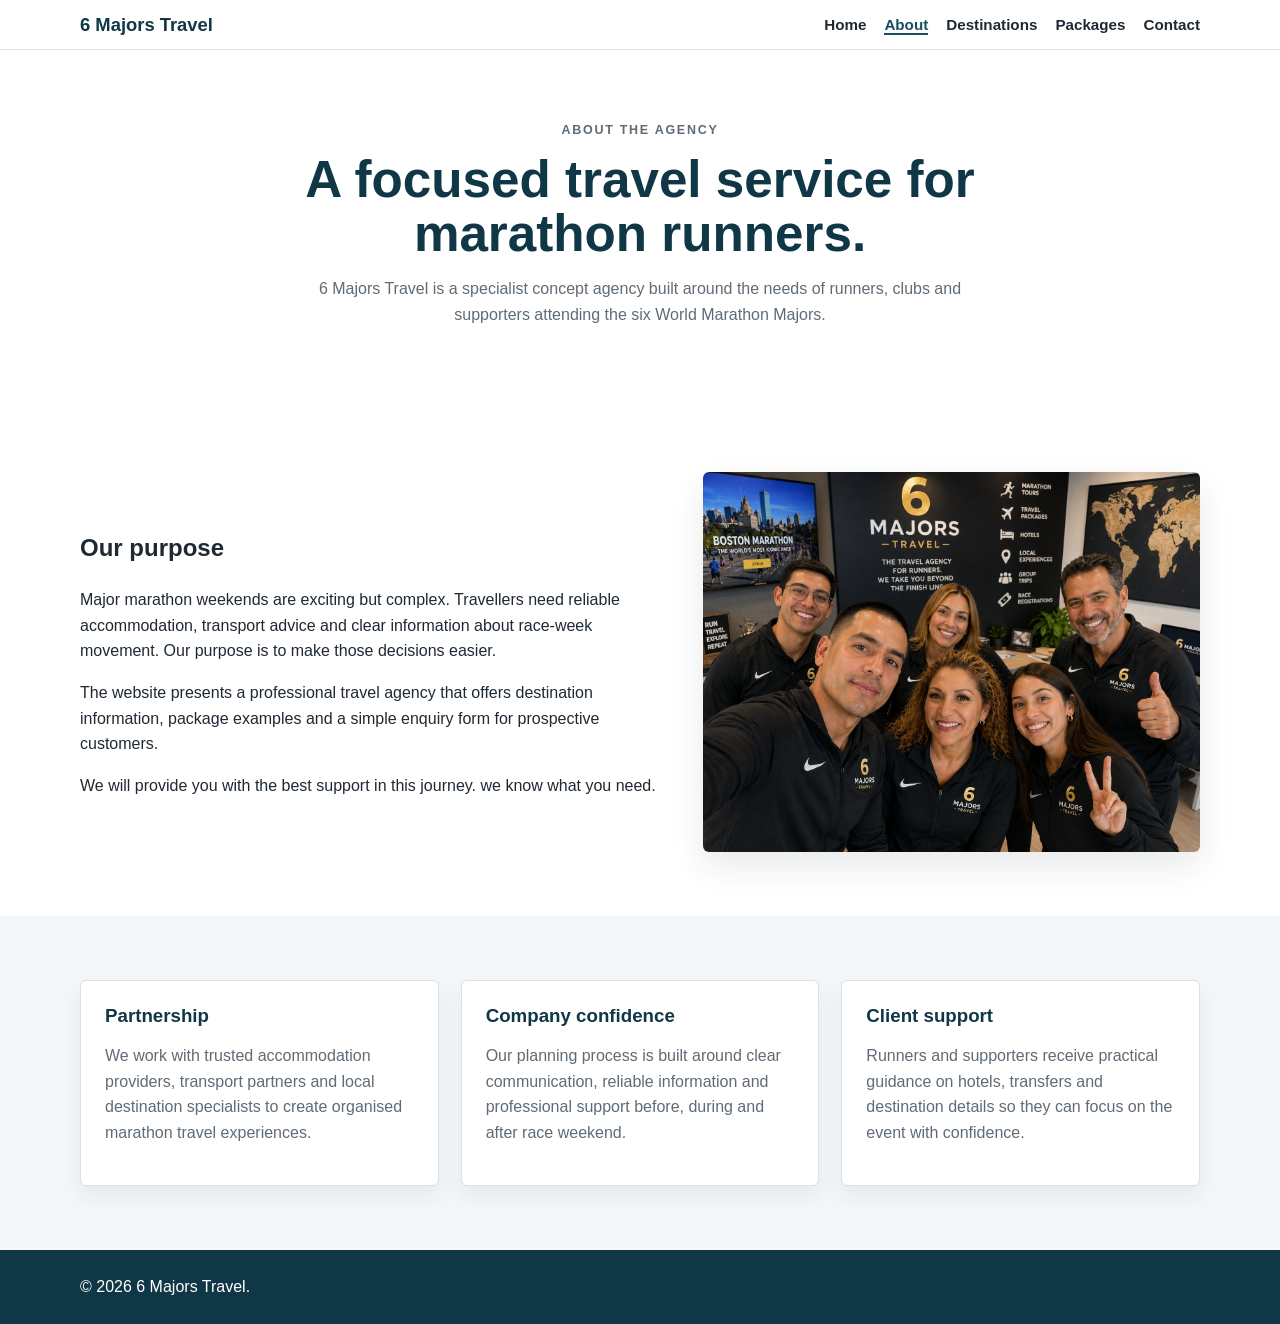
==== commit 816e80a4: "mi cambio" ====
--- a/about.html
+++ b/about.html
@@ -43,7 +43,7 @@
           simple enquiry form for prospective customers.</p>
         <p>We will provide you with the best support in this journey. we know what you need.</p>
       </div>
-      <img src="assets/luzhotel1.png" alt="Hotel accommodation for marathon travel clients" style="--media-pos: center 38%; --media-pos-mobile: center 40%;">
+      <img src="assets/lucy6.png" alt="Marathon travel clients relaxing during their trip" style="--media-pos: center 38%; --media-pos-mobile: center 40%;">
     </section>
 
     <section class="section muted">
--- a/style.css
+++ b/style.css
@@ -569,6 +569,11 @@
   overflow: hidden;
 }
 
+.destination-preview article.no-border,
+.destination-card.no-border {
+  border: 0;
+}
+
 .destination-preview img,
 .destination-card img,
 .package-card img {
@@ -617,6 +622,28 @@
 .card-link:hover {
   color: var(--brand-dark);
   text-decoration: underline;
+}
+
+.destination-official-link {
+  display: block;
+  color: inherit;
+  text-decoration: none;
+}
+
+.destination-official-link:focus-visible {
+  outline: 3px solid rgba(24, 78, 95, 0.35);
+  outline-offset: 4px;
+}
+
+.package-contact-link {
+  display: block;
+  color: inherit;
+  text-decoration: none;
+}
+
+.package-contact-link:focus-visible {
+  outline: 3px solid rgba(24, 78, 95, 0.35);
+  outline-offset: 4px;
 }
 
 .refuel-section {
